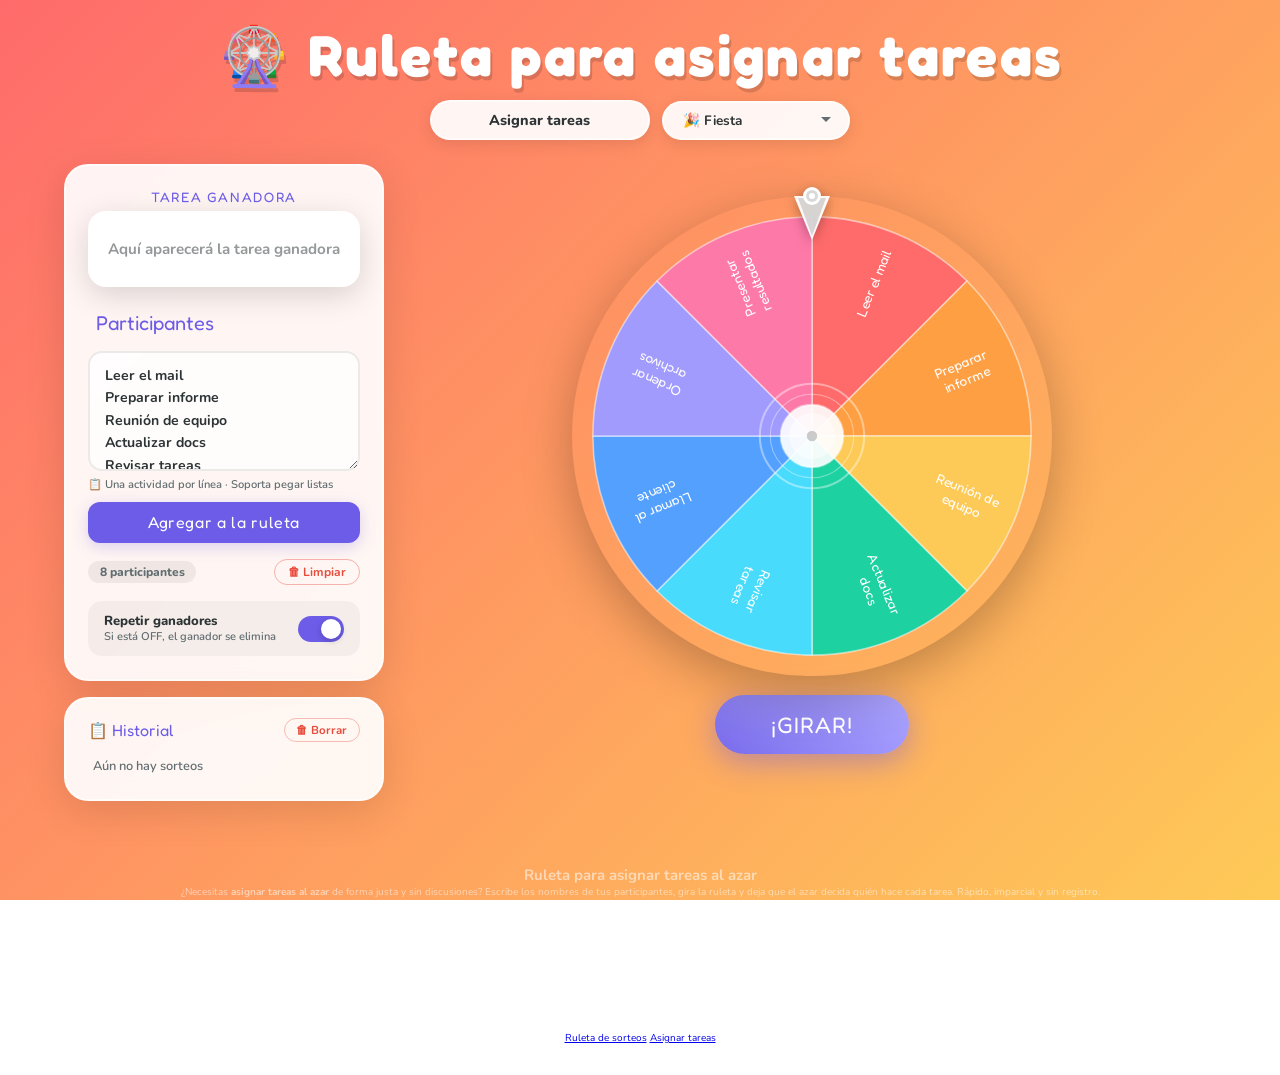
==== ruleta-para-asignar-tareas/index.html @ 71996fea "add changes" ====
<!DOCTYPE html>
<html lang="es">

<head>
  <!-- Básicos -->
  <meta charset="UTF-8" />
  <meta name="viewport" content="width=device-width, initial-scale=1.0" />

  <!-- Title -->
  <title>Ruleta para asignar tareas al azar — miruleta.com</title>

  <!-- Meta description -->
  <meta name="description" content="Asigna tareas al azar de forma justa en segundos. Escribe los nombres, gira la ruleta y deja que el azar decida. Ideal para profesores y equipos. Gratis, sin registro." />

  <!-- Open Graph -->
  <meta property="og:title" content="Ruleta para asignar tareas al azar — miruleta.com" />
  <meta property="og:description" content="Asigna tareas al azar de forma justa en segundos. Escribe los nombres, gira la ruleta y deja que el azar decida. Ideal para profesores y equipos. Gratis, sin registro." />
  <meta property="og:url" content="https://www.miruleta.com/ruleta-para-asignar-tareas/" />
  <meta property="og:type" content="website" />
  <meta property="og:image" content="https://www.miruleta.com/apple-touch-icon.png" />

  <!-- Twitter Card -->
  <meta name="twitter:card" content="summary" />
  <meta name="twitter:title" content="Ruleta para asignar tareas al azar — miruleta.com" />
  <meta name="twitter:description" content="Asigna tareas al azar de forma justa en segundos. Escribe los nombres, gira la ruleta y deja que el azar decida. Ideal para profesores y equipos. Gratis, sin registro." />

  <!-- Canonical -->
  <link rel="canonical" href="https://www.miruleta.com/ruleta-para-asignar-tareas/" />

  <!-- Favicons -->
  <link rel="icon" type="image/x-icon" href="/favicon.ico" />
  <link rel="apple-touch-icon" sizes="180x180" href="/apple-touch-icon.png" />
  <link rel="icon" type="image/x-icon" href="/favicon-xl.ico" />

  <!-- Fuentes -->
  <link href="https://fonts.googleapis.com/css2?family=Fredoka+One&family=Nunito:wght@400;600;700;800;900&display=swap" rel="stylesheet" />

  <!-- Estilos — ruta relativa al root -->
  <link rel="stylesheet" href="/css/style2.css" />

  <!-- Google Tag Manager -->
  <script>(function(w,d,s,l,i){w[l]=w[l]||[];w[l].push({'gtm.start':new Date().getTime(),event:'gtm.js'});var f=d.getElementsByTagName(s)[0],j=d.createElement(s),dl=l!='dataLayer'?'&l='+l:'';j.async=true;j.src='https://www.googletagmanager.com/gtm.js?id='+i+dl;f.parentNode.insertBefore(j,f);})(window,document,'script','dataLayer','GTM-5K6K7P8R');</script>
  <!-- End Google Tag Manager -->
</head>

<body data-defaults='["Leer el mail","Preparar informe","Reunión de equipo","Actualizar docs","Revisar tareas","Llamar al cliente","Ordenar archivos","Presentar resultados"]'>
  <!-- Google Tag Manager (noscript) -->
  <noscript><iframe src="https://www.googletagmanager.com/ns.html?id=GTM-5K6K7P8R" height="0" width="0" style="display:none;visibility:hidden"></iframe></noscript>
  <!-- End Google Tag Manager (noscript) -->

  <!-- Fondo -->
  <div class="bg-wrap"></div>
  <div class="bubbles" id="bubbles"></div>

  <!-- TOAST -->
  <div class="toast" id="toast"></div>

  <div class="app">

    <!-- ── HEADER ─────────────────────────────── -->
    <header class="header">
      <h1><span>🎡</span> Ruleta para asignar tareas</h1>
      <div class="toolbar">
        <input class="title-input" id="roulette-title" type="text" value="Asignar tareas"
          placeholder="Nombre del sorteo…" maxlength="40" />
        <select class="theme-select" id="theme-select" title="Elegir temática">
          <option value="fiesta">🎉 Fiesta</option>
          <option value="pastel">🌸 Colores Pastel</option>
          <option value="oscuro">🌙 Colores Oscuros</option>
          <option value="navidad">🎄 Navideño</option>
          <option value="cielo">☁️ Cielo Azul</option>
          <option value="arcoiris">🌈 Arco Iris</option>
        </select>
      </div>
    </header>

    <!-- ── MAIN GRID ──────────────────────────── -->
    <div class="main-grid">

      <!-- ░░ COLUMNA IZQUIERDA ░░ -->
      <div class="left-col">

        <!-- Participantes -->
        <div class="card participants-card">
          <div class="winner-inline">
            <div class="winner-label">Tarea Ganadora</div>
            <div class="winner-display" id="winner-display">
              <div class="winner-placeholder">Aquí aparecerá la tarea ganadora</div>
            </div>
          </div>
          <div class="card-title"><span class="icon"></span> Participantes</div>

          <div class="add-row">
            <textarea class="names-textarea" id="names-textarea"
              placeholder="Escribe los nombres aquí…&#10;Una tarea por línea:&#10;&#10;Leer reporte&#10;Escribir email&#10;Enviar mensaje"></textarea>
            <div class="textarea-hint">📋 Una actividad  por línea · Soporta pegar listas</div>
            <button class="btn-add" id="btn-add"> Agregar a la ruleta</button>
          </div>

          <div class="participants-footer">
            <span class="count-badge" id="count-badge">0 participantes</span>
            <button class="btn-clear" id="btn-clear">🗑 Limpiar</button>
          </div>

          <div class="switch-row">
            <div class="switch-label">
              Repetir ganadores
              <small>Si está OFF, el ganador se elimina</small>
            </div>
            <label class="toggle-switch">
              <input type="checkbox" id="repeat-switch" checked />
              <span class="toggle-track"></span>
            </label>
          </div>
        </div>

        <!-- Historial -->
        <div class="history-card">
          <div class="history-title">
            <span>📋 Historial</span>
            <button class="btn-reset-history" id="btn-reset-history">🗑 Borrar</button>
          </div>
          <ul class="history-list" id="history-list">
            <li class="no-history">Aún no hay sorteos</li>
          </ul>
        </div>

      </div><!-- /left-col -->

      <!-- ░░ COLUMNA DERECHA — Ruleta ░░ -->
      <div class="right-col">
        <div class="wheel-zone">
          <div class="wheel-outer" id="wheel-outer">
            <div class="wheel-rim" id="wheel-rim"></div>
            <svg class="wheel-needle" width="36" height="54" viewBox="0 0 36 54" fill="none">
              <polygon points="18,54 0,10 36,10" fill="#fff" opacity="0.95" />
              <polygon points="18,50 4,12 32,12" fill="rgba(0,0,0,0.15)" />
              <circle cx="18" cy="10" r="9" fill="#fff" />
              <circle cx="18" cy="10" r="6" fill="rgba(0,0,0,0.15)" />
              <circle cx="18" cy="10" r="3" fill="#fff" />
            </svg>
            <svg id="wheel-svg" xmlns="http://www.w3.org/2000/svg"></svg>
          </div>
        </div>
        <button class="btn-spin" id="btn-spin">¡GIRAR!</button>
      </div><!-- /right-col -->

    </div><!-- /main-grid -->
  </div><!-- /app -->

  <footer>
    <div class="seo-content">
      <div class="seo-text">

        <h2>Ruleta para asignar tareas al azar</h2>
        <p>¿Necesitas <strong>asignar tareas al azar</strong> de forma justa y sin discusiones? Escribe los nombres de
          tus participantes, gira la ruleta y deja que el azar decida quién hace cada tarea. Rápido, imparcial y sin
          registro.</p>

        <h3>¿Para qué se usa la ruleta de tareas?</h3>
        <p>Es perfecta para <strong>profesores</strong> que quieren asignar exposiciones o ejercicios en clase,
          <strong>equipos de trabajo</strong> que necesitan repartir responsabilidades de forma equitativa, o cualquier
          grupo que quiera hacer un <strong>sorteo para asignar tareas</strong> sin favoritismos.</p>

        <h3>¿Cómo funciona?</h3>
        <p>Escribe un nombre por línea en el panel izquierdo, pulsa "Agregar a la ruleta" y haz clic en
          <strong>¡GIRAR!</strong>. El ganador aparece al instante. Activa el modo <em>sin repetición</em> para que cada
          persona salga una sola vez y así puedas <strong>asignar tareas al azar online</strong> de forma ordenada hasta
          agotar la lista.</p>

        <h3>Preguntas frecuentes</h3>
        <p><strong>¿Es gratis?</strong> Sí, completamente gratis y sin necesidad de crear una cuenta.</p>
        <p><strong>¿Cuántos participantes puedo añadir?</strong> No hay límite. Funciona igual con 3 personas que con
          100.</p>
        <p><strong>¿Los resultados son realmente aleatorios?</strong> Sí. El giro usa el generador de números aleatorios
          nativo del navegador, sin trampas.</p>

      </div>
    </div>

    <!-- Navegación entre páginas -->
    <nav class="footer-nav" aria-label="Otras herramientas">
      <a href="/">Ruleta de sorteos</a>
      <a href="/ruleta-para-asignar-tareas/">Asignar tareas</a>
    </nav>

    <p class="copyr">&copy; <span id="currentYear"></span> miruleta.com. Todos los derechos reservados.</p>
  </footer>

  <!-- Schema.org: WebSite -->
  <script type="application/ld+json">
  {
    "@context": "https://schema.org",
    "@type": "WebSite",
    "name": "miruleta.com",
    "url": "https://www.miruleta.com/"
  }
  </script>

  <!-- Schema.org: WebApplication -->
  <script type="application/ld+json">
  {
    "@context": "https://schema.org",
    "@type": "WebApplication",
    "name": "Ruleta para asignar tareas al azar",
    "url": "https://www.miruleta.com/ruleta-para-asignar-tareas/",
    "applicationCategory": "UtilitiesApplication",
    "operatingSystem": "Web",
    "offers": {
      "@type": "Offer",
      "price": "0",
      "priceCurrency": "EUR"
    },
    "description": "Herramienta online gratuita para asignar tareas al azar entre participantes. Ideal para profesores y equipos de trabajo. Sin registro.",
    "inLanguage": "es"
  }
  </script>

  <!-- Schema.org: FAQPage -->
  <script type="application/ld+json">
  {
    "@context": "https://schema.org",
    "@type": "FAQPage",
    "mainEntity": [
      {
        "@type": "Question",
        "name": "¿Es gratis la ruleta para asignar tareas?",
        "acceptedAnswer": {
          "@type": "Answer",
          "text": "Sí, completamente gratis y sin necesidad de crear una cuenta."
        }
      },
      {
        "@type": "Question",
        "name": "¿Cuántos participantes puedo añadir?",
        "acceptedAnswer": {
          "@type": "Answer",
          "text": "No hay límite. Funciona igual con 3 personas que con 100."
        }
      },
      {
        "@type": "Question",
        "name": "¿Los resultados son realmente aleatorios?",
        "acceptedAnswer": {
          "@type": "Answer",
          "text": "Sí. El giro usa el generador de números aleatorios nativo del navegador, sin trampas."
        }
      }
    ]
  }
  </script>

 
  <script src="/js/app.js"></script>
</body>

</html>
---- css/style2.css ----
/* ══════════════════════════════════════════════
   VARIABLES & TEMAS
══════════════════════════════════════════════ */
:root {
  /* Tema por defecto: Fiesta */
  --bg-1: #ff6b6b;
  --bg-2: #feca57;
  --bg-3: #48dbfb;
  --bg-4: #ff9ff3;
  --bg-5: #54a0ff;

  --card-bg: rgba(255, 255, 255, 0.92);
  --card-border: rgba(255, 255, 255, 0.6);
  --text-main: #2d3436;
  --text-soft: #636e72;
  --accent: #6c5ce7;
  --accent2: #fd79a8;
  --btn-spin-bg: linear-gradient(135deg, #6c5ce7, #a29bfe);
  --btn-spin-shadow: rgba(108, 92, 231, 0.45);
  --winner-bg: linear-gradient(135deg, #fddb92, #fd79a8);
  --winner-text: #2d3436;
  --input-bg: rgba(255, 255, 255, 0.8);
  --chip-bg: #f0ebff;
  --chip-border: #6c5ce7;
  --chip-text: #6c5ce7;
  --switch-on: #6c5ce7;
  --title-color: #fff;
  --title-shadow: 2px 4px 0px rgba(0, 0, 0, 0.15);
}

/* ── Temas ─────────────────────────────────── */
[data-theme="pastel"] {
  --bg-1: #ffd6e7;
  --bg-2: #c8f7c5;
  --bg-3: #a8d8ea;
  --bg-4: #f9d5e5;
  --bg-5: #eeac99;
  --accent: #e88fad;
  --accent2: #7ec8a4;
  --btn-spin-bg: linear-gradient(135deg, #e88fad, #f7c5d5);
  --btn-spin-shadow: rgba(232, 143, 173, 0.4);
  --winner-bg: linear-gradient(135deg, #ffd6e7, #c8f7c5);
  --chip-bg: #fdeef5;
  --chip-border: #e88fad;
  --chip-text: #c4637a;
  --switch-on: #e88fad;
}

[data-theme="oscuro"] {
  --bg-1: #1a1a2e;
  --bg-2: #16213e;
  --bg-3: #0f3460;
  --bg-4: #1a1a2e;
  --bg-5: #0f3460;
  --card-bg: rgba(26, 26, 46, 0.95);
  --card-border: rgba(255, 255, 255, 0.1);
  --text-main: #e0e0f0;
  --text-soft: #9090b0;
  --accent: #e94560;
  --accent2: #f5a623;
  --btn-spin-bg: linear-gradient(135deg, #e94560, #c0392b);
  --btn-spin-shadow: rgba(233, 69, 96, 0.5);
  --winner-bg: linear-gradient(135deg, #e94560, #f5a623);
  --winner-text: #fff;
  --input-bg: rgba(255, 255, 255, 0.07);
  --chip-bg: rgba(233, 69, 96, 0.15);
  --chip-border: #e94560;
  --chip-text: #e94560;
  --switch-on: #e94560;
  --title-color: #e94560;
  --title-shadow: 0 0 20px rgba(233, 69, 96, 0.5);
}

[data-theme="navidad"] {
  --bg-1: #1a472a;
  --bg-2: #2d6a4f;
  --bg-3: #c1121f;
  --bg-4: #1a472a;
  --bg-5: #c1121f;
  --card-bg: rgba(255, 255, 255, 0.93);
  --card-border: rgba(255, 255, 255, 0.5);
  --accent: #c1121f;
  --accent2: #1a472a;
  --btn-spin-bg: linear-gradient(135deg, #c1121f, #e63946);
  --btn-spin-shadow: rgba(193, 18, 31, 0.45);
  --winner-bg: linear-gradient(135deg, #c1121f, #fcbf49);
  --winner-text: #fff;
  --chip-bg: #fff5f5;
  --chip-border: #c1121f;
  --chip-text: #c1121f;
  --switch-on: #c1121f;
  --title-color: #fcbf49;
  --title-shadow: 2px 4px 0 rgba(0, 0, 0, 0.3);
}

[data-theme="cielo"] {
  --bg-1: #87ceeb;
  --bg-2: #b0e0ff;
  --bg-3: #e0f4ff;
  --bg-4: #f9f5ff;
  --bg-5: #c3eef9;
  --accent: #0077b6;
  --accent2: #00b4d8;
  --btn-spin-bg: linear-gradient(135deg, #0077b6, #00b4d8);
  --btn-spin-shadow: rgba(0, 119, 182, 0.4);
  --winner-bg: linear-gradient(135deg, #90e0ef, #caf0f8);
  --chip-bg: #e0f4ff;
  --chip-border: #0077b6;
  --chip-text: #0077b6;
  --switch-on: #0077b6;
}

[data-theme="arcoiris"] {
  --bg-1: #ff595e;
  --bg-2: #ffca3a;
  --bg-3: #8ac926;
  --bg-4: #1982c4;
  --bg-5: #6a4c93;
  --accent: #ff595e;
  --accent2: #8ac926;
  --btn-spin-bg: linear-gradient(135deg, #ff595e, #ffca3a, #8ac926);
  --btn-spin-shadow: rgba(255, 89, 94, 0.4);
  --winner-bg: linear-gradient(135deg, #ffca3a, #8ac926);
  --chip-bg: #fff8e0;
  --chip-border: #ffca3a;
  --chip-text: #a07800;
  --switch-on: #8ac926;
}

/* ══════════════════════════════════════════════
   RESET & BASE
══════════════════════════════════════════════ */
*,
*::before,
*::after {
  box-sizing: border-box;
  margin: 0;
  padding: 0
}

html {
  scroll-behavior: smooth
}

body {
  font-family: 'Nunito', sans-serif;
  min-height: 100vh;
  display: flex;
  flex-direction: column;
  align-items: center;
  overflow-x: hidden;
  transition: background 0.5s;
}

/* ── Fondo animado con burbujas ─────────────── */
.bg-wrap {
  position: fixed;
  inset: 0;
  z-index: 0;
  background: linear-gradient(135deg, var(--bg-1), var(--bg-2), var(--bg-3), var(--bg-4), var(--bg-5));
  background-size: 400% 400%;
  animation: bgShift 12s ease infinite;
  transition: background 0.5s;
}

@keyframes bgShift {
  0% {
    background-position: 0% 50%
  }

  50% {
    background-position: 100% 50%
  }

  100% {
    background-position: 0% 50%
  }
}

.bubbles {
  position: fixed;
  inset: 0;
  z-index: 0;
  pointer-events: none;
  overflow: hidden;
}

.bubble {
  position: absolute;
  bottom: -120px;
  background: rgba(255, 255, 255, 0.18);
  border-radius: 50%;
  animation: rise linear infinite;
}

@keyframes rise {
  0% {
    transform: translateY(0) scale(1);
    opacity: 0.7
  }

  100% {
    transform: translateY(-110vh) scale(1.3);
    opacity: 0
  }
}

/* ══════════════════════════════════════════════
   LAYOUT
══════════════════════════════════════════════ */
.app {
  position: relative;
  z-index: 1;
  width: 100%;
  max-width: 1200px;
  padding: 1.5rem 1.5rem 3rem;
  display: flex;
  flex-direction: column;
  gap: 1.5rem;
}

/* ── Header ─────────────────────────────────── */
.header {
  text-align: center;
}

.header h1 {
  font-family: 'Fredoka One', cursive;
  font-size: clamp(2rem, 5vw, 3.6rem);
  color: var(--title-color);
  text-shadow: var(--title-shadow);
  letter-spacing: 0.04em;
  line-height: 1.1;
  transition: color 0.5s;
}

.header h1 span {
  display: inline-block;
  animation: wiggle 2s ease-in-out infinite;
}

@keyframes wiggle {

  0%,
  100% {
    transform: rotate(-4deg)
  }

  50% {
    transform: rotate(4deg)
  }
}

.toolbar {
  display: flex;
  gap: 0.75rem;
  align-items: center;
  justify-content: center;
  flex-wrap: wrap;
  margin-top: 0.8rem;
}

/* ── Dropdown tema ──────────────────────────── */
.theme-select {
  font-family: 'Nunito', sans-serif;
  font-weight: 700;
  font-size: 0.85rem;
  background: var(--card-bg);
  border: 2px solid var(--card-border);
  border-radius: 50px;
  padding: 0.5rem 1.2rem;
  color: var(--text-main);
  cursor: pointer;
  box-shadow: 0 4px 15px rgba(0, 0, 0, 0.1);
  outline: none;
  transition: all 0.3s;
  appearance: none;
  background-image: url("data:image/svg+xml,%3Csvg xmlns='http://www.w3.org/2000/svg' width='12' height='12' viewBox='0 0 12 12'%3E%3Cpath fill='%23636e72' d='M6 8L1 3h10z'/%3E%3C/svg%3E");
  background-repeat: no-repeat;
  background-position: right 1rem center;
  padding-right: 2.5rem;
}

.theme-select:hover {
  transform: translateY(-2px);
  box-shadow: 0 6px 20px rgba(0, 0, 0, 0.15)
}

/* ── Título editable ────────────────────────── */
.title-input {
  font-family: 'Nunito', sans-serif;
  font-weight: 800;
  font-size: 0.9rem;
  background: var(--card-bg);
  border: 2px solid var(--card-border);
  border-radius: 50px;
  padding: 0.5rem 1.2rem;
  color: var(--text-main);
  outline: none;
  box-shadow: 0 4px 15px rgba(0, 0, 0, 0.1);
  width: 220px;
  text-align: center;
  transition: all 0.3s;
}

.title-input:focus {
  border-color: var(--accent);
  box-shadow: 0 4px 20px rgba(108, 92, 231, 0.2)
}


.main-grid {
  display: grid;
  grid-template-columns: 320px 1fr;
  gap: 1.5rem;
  align-items: start;
  width: 100%;
}


.left-col {
  display: flex;
  flex-direction: column;
  gap: 1rem;
}


.right-col {
  display: flex;
  flex-direction: column;
  align-items: center;
  gap: 1.2rem;
  min-width: 0;
  margin-top: 2rem;
}

@media(max-width:860px) {
  .main-grid {
    grid-template-columns: 1fr;
  }

  .left-col {
    order: 2;
    width: 100%;
    max-width: 480px;
    margin: 0 auto;
  }

  .right-col {
    order: 1;
    width: 100%;
  }
}

/* ── Cards ──────────────────────────────────── */
.card {
  background: var(--card-bg);
  border: 2px solid var(--card-border);
  border-radius: 24px;
  padding: 1.4rem;
  box-shadow: 0 10px 40px rgba(0, 0, 0, 0.12);
  backdrop-filter: blur(10px);
  transition: all 0.4s;
  width: 100%;
}

/* ── Sección participantes ──────────────────── */
.participants-card {}

.card-title {
  font-family: 'Fredoka One', cursive;
  font-size: 1.25rem;
  color: var(--accent);
  margin-bottom: 1rem;
  display: flex;
  align-items: center;
  gap: 0.5rem;
}

.card-title .icon {
  font-size: 1.4rem;
}

.add-row {
  display: flex;
  flex-direction: column;
  gap: 0.6rem;
  margin-bottom: 1rem;
}

.names-textarea {
  width: 100%;
  font-family: 'Nunito', sans-serif;
  font-size: 0.88rem;
  font-weight: 700;
  background: var(--input-bg);
  border: 2px solid rgba(0, 0, 0, 0.08);
  border-radius: 14px;
  padding: 0.75rem 0.9rem;
  color: var(--text-main);
  outline: none;
  transition: all 0.2s;
  resize: vertical;
  min-height: 120px;
  line-height: 1.6;
}

.names-textarea:focus {
  border-color: var(--accent);
  background: #fff;
  box-shadow: 0 0 0 3px rgba(108, 92, 231, 0.12);
}

.names-textarea::placeholder {
  color: var(--text-soft);
  font-weight: 600;
}

.textarea-hint {
  font-size: 0.7rem;
  color: var(--text-soft);
  font-weight: 600;
  display: flex;
  align-items: center;
  gap: 0.3rem;
  margin-top: -0.2rem;
}

.btn-add {
  font-family: 'Fredoka One', cursive;
  font-weight: 400;
  font-size: 1rem;
  letter-spacing: 0.04em;
  background: var(--accent);
  color: #fff;
  border: none;
  border-radius: 12px;
  padding: 0.65rem 1rem;
  cursor: pointer;
  transition: all 0.2s;
  display: flex;
  align-items: center;
  justify-content: center;
  gap: 0.5rem;
  width: 100%;
  box-shadow: 0 4px 15px rgba(108, 92, 231, 0.25);
}

.btn-add:hover {
  transform: translateY(-2px);
  box-shadow: 0 6px 20px rgba(108, 92, 231, 0.4)
}

.btn-add:active {
  transform: scale(0.97)
}

.count-badge {
  font-size: 0.75rem;
  font-weight: 800;
  color: var(--text-soft);
  background: rgba(0, 0, 0, 0.06);
  padding: 0.2rem 0.7rem;
  border-radius: 50px;
}

.btn-clear {
  font-family: 'Nunito', sans-serif;
  font-size: 0.75rem;
  font-weight: 700;
  background: none;
  border: 1.5px solid rgba(231, 76, 60, 0.4);
  color: #e74c3c;
  border-radius: 50px;
  padding: 0.25rem 0.8rem;
  cursor: pointer;
  transition: all 0.2s;
}

.btn-clear:hover {
  background: #e74c3c;
  color: #fff;
}

/* Switch repetir */
.switch-row {
  display: flex;
  align-items: center;
  justify-content: space-between;
  background: rgba(0, 0, 0, 0.04);
  border-radius: 14px;
  padding: 0.75rem 1rem;
  margin-top: 1rem;
  gap: 0.5rem;
}

.switch-label {
  font-size: 0.82rem;
  font-weight: 800;
  color: var(--text-main);
  flex: 1;
  line-height: 1.3;
}

.switch-label small {
  display: block;
  font-weight: 600;
  color: var(--text-soft);
  font-size: 0.7rem;
}

.toggle-switch {
  position: relative;
  width: 46px;
  height: 26px;
  flex-shrink: 0;
}

.toggle-switch input {
  opacity: 0;
  width: 0;
  height: 0
}

.toggle-track {
  position: absolute;
  inset: 0;
  border-radius: 50px;
  background: #ccc;
  cursor: pointer;
  transition: background 0.3s;
}

.toggle-track::before {
  content: '';
  position: absolute;
  width: 20px;
  height: 20px;
  border-radius: 50%;
  background: #fff;
  left: 3px;
  top: 3px;
  transition: transform 0.3s;
  box-shadow: 0 2px 6px rgba(0, 0, 0, 0.2);
}

.toggle-switch input:checked+.toggle-track {
  background: var(--switch-on)
}

.toggle-switch input:checked+.toggle-track::before {
  transform: translateX(20px)
}

/* Zona ruleta — columna derecha */
.wheel-zone {
  display: flex;
  flex-direction: column;
  align-items: center;
  gap: 1rem;
  width: 100%;
}

/* El SVG de la ruleta escala con el contenedor */
#wheel-svg {
  display: block;
  cursor: pointer;
  border-radius: 50%;
  box-shadow: 0 15px 50px rgba(0, 0, 0, 0.25);
  transition: transform 0s;
  position: relative;
  z-index: 2;
  width: min(480px, 90vw) !important;
  height: min(480px, 90vw) !important;
}

#wheel-svg.spinning {
  transition: transform var(--spin-dur, 5s) cubic-bezier(0.12, 0.9, 0.3, 1);
}

/* Ganador inline bajo el botón */
.winner-inline {

  text-align: center;
  margin-bottom: 1.5rem;
}

.winner-inline .winner-label {
  font-family: 'Fredoka One', cursive;
  font-size: 0.85rem;
  color: var(--accent);
  margin-bottom: 0.4rem;
  text-transform: uppercase;
  letter-spacing: 0.12em;
}

.winner-inline .winner-display {
  background: #ffffff;
  border-radius: 18px;
  padding: 1rem 1.2rem;
  min-height: 76px;
  display: flex;
  flex-direction: column;
  align-items: center;
  justify-content: center;
  gap: 0.2rem;
  transition: all 0.4s;
  box-shadow: 0 8px 30px rgba(0, 0, 0, 0.15);
}

/* Historial — en la columna izquierda, como card */
.history-card {
  background: var(--card-bg);
  border: 2px solid var(--card-border);
  border-radius: 24px;
  padding: 1.2rem 1.4rem;
  box-shadow: 0 10px 40px rgba(0, 0, 0, 0.12);
  backdrop-filter: blur(10px);
  width: 100%;
}

.history-card .history-title {
  font-family: 'Fredoka One', cursive;
  font-size: 1rem;
  color: var(--accent);
  margin-bottom: 0.6rem;
  display: flex;
  align-items: center;
  justify-content: space-between;
  gap: 0.4rem;
}

.history-card .history-list {
  list-style: none;
  display: flex;
  flex-wrap: wrap;
  gap: 0.35rem;
  max-height: 130px;
  overflow-y: auto;
}

.history-card .history-list::-webkit-scrollbar {
  width: 4px
}

.history-card .history-list::-webkit-scrollbar-thumb {
  background: var(--accent);
  border-radius: 10px;
  opacity: 0.4
}

.history-card .history-item {
  font-size: 0.75rem;
  font-weight: 800;
  background: var(--chip-bg);
  color: var(--chip-text);
  border: 1.5px solid var(--chip-border);
  border-radius: 50px;
  padding: 0.2rem 0.7rem;
  animation: fadeUp 0.3s ease;
}

.history-card .no-history {
  font-size: 0.8rem;
  color: var(--text-soft);
  font-weight: 600;
  padding: 0.3rem;
}

.btn-reset-history {
  font-family: 'Nunito', sans-serif;
  font-size: 0.72rem;
  font-weight: 700;
  background: none;
  border: 1.5px solid rgba(231, 76, 60, 0.35);
  color: #e74c3c;
  border-radius: 50px;
  padding: 0.2rem 0.7rem;
  cursor: pointer;
  transition: all 0.2s;
}

.btn-reset-history:hover {
  background: #e74c3c;
  color: #fff;
  border-color: #e74c3c
}

/* count badge standalone */
.count-standalone {
  font-size: 0.72rem;
  font-weight: 800;
  color: var(--text-soft);
  background: rgba(0, 0, 0, 0.06);
  padding: 0.2rem 0.7rem;
  border-radius: 50px;
  display: inline-block;
  margin-top: 0.5rem;
}

.participants-footer {
  display: flex;
  justify-content: space-between;
  align-items: center;
  margin-top: 0.8rem;
}

.wheel-title {
  font-family: 'Fredoka One', cursive;
  font-size: clamp(1.3rem, 2.5vw, 1.8rem);
  color: var(--title-color);
  text-shadow: var(--title-shadow);
  text-align: center;
  line-height: 1.2;
  transition: color 0.5s;
}

/* Wrapper con aro y aguja */
.wheel-outer {
  position: relative;
  display: flex;
  align-items: center;
  justify-content: center;
}

.wheel-rim {
  position: absolute;
  border-radius: 50%;

  transition: all 0.5s;
}

.wheel-needle {
  position: absolute;
  top: -10px;
  left: 50%;
  transform: translateX(-50%);
  z-index: 10;
  filter: drop-shadow(0 3px 6px rgba(0, 0, 0, 0.3));
}

/* spinning handled above */

/* Botón girar */
.btn-spin {
  font-family: 'Fredoka One', cursive;
  font-size: 1.4rem;
  letter-spacing: 0.05em;
  background: var(--btn-spin-bg);
  color: #fff;
  border: none;
  border-radius: 50px;
  padding: 1rem 3.5rem;
  cursor: pointer;
  position: relative;
  overflow: hidden;
  box-shadow: 0 8px 30px var(--btn-spin-shadow);
  transition: all 0.25s;
}

.btn-spin::after {
  content: '';
  position: absolute;
  inset: 0;
  background: linear-gradient(180deg, rgba(255, 255, 255, 0.2), transparent);
}

.btn-spin:hover:not(:disabled) {
  transform: translateY(-3px) scale(1.04);
  box-shadow: 0 14px 40px var(--btn-spin-shadow);
}

.btn-spin:active:not(:disabled) {
  transform: translateY(0) scale(0.97);
}

.btn-spin:disabled {
  opacity: 0.5;
  cursor: not-allowed;
}

/* Confetti emoji burst */
.confetti-burst {
  position: absolute;
  pointer-events: none;
  font-size: 1.8rem;
  animation: burst 1.2s ease forwards;
}

@keyframes burst {
  0% {
    transform: translate(0, 0) scale(0.5);
    opacity: 1
  }

  100% {
    transform: translate(var(--dx), var(--dy)) scale(1.5);
    opacity: 0
  }
}

/* ══════════════════════════════════════════════
   GANADOR (inline) — estilos base
══════════════════════════════════════════════ */
.winner-name {
  font-family: 'Fredoka One', cursive;
  font-size: clamp(1.6rem, 4vw, 2.4rem);
  color: var(--winner-text);
  text-shadow: 1px 2px 0 rgba(0, 0, 0, 0.1);
  word-break: break-word;
  line-height: 1.2;
}

.winner-name.pop {
  animation: winnerPop 0.5s ease;
}

@keyframes winnerPop {
  0% {
    transform: scale(0.3) rotate(-8deg);
    opacity: 0
  }

  60% {
    transform: scale(1.2) rotate(3deg)
  }

  100% {
    transform: scale(1) rotate(0);
    opacity: 1
  }
}

.winner-emoji {
  font-size: 2rem;
  animation: bounce 0.6s ease;
}

@keyframes bounce {

  0%,
  100% {
    transform: translateY(0)
  }

  50% {
    transform: translateY(-12px)
  }
}

.winner-placeholder {
  color: var(--winner-text);
  opacity: 0.5;
  font-size: 0.95rem;
  font-weight: 700;
}

@keyframes fadeUp {
  from {
    transform: translateY(6px);
    opacity: 0
  }
}

/* ══════════════════════════════════════════════
   TOAST
══════════════════════════════════════════════ */
.toast {
  position: fixed;
  bottom: 2rem;
  left: 50%;
  transform: translateX(-50%) translateY(100px);
  background: rgba(0, 0, 0, 0.85);
  color: #fff;
  font-family: 'Nunito', sans-serif;
  font-weight: 700;
  font-size: 0.9rem;
  padding: 0.75rem 1.8rem;
  border-radius: 50px;
  z-index: 999;
  transition: transform 0.35s ease, opacity 0.35s ease;
  opacity: 0;
  pointer-events: none;
}

.toast.show {
  transform: translateX(-50%) translateY(0);
  opacity: 1;
}



.seo-content {

  display: flex;
  align-items: center;
  justify-content: center;
  text-align: center;
}

.copyr{
  color: #ffffff8a;
  align-items: center;
  justify-content: center;
  text-align: center;
}
.footer-nav{
   text-align: center;
}

footer{
  z-index: 99;
   color: #ffffff8a;
  font-size: 10px;
  padding: 1rem;
  text-decoration: none;
  padding: 1rem;
}
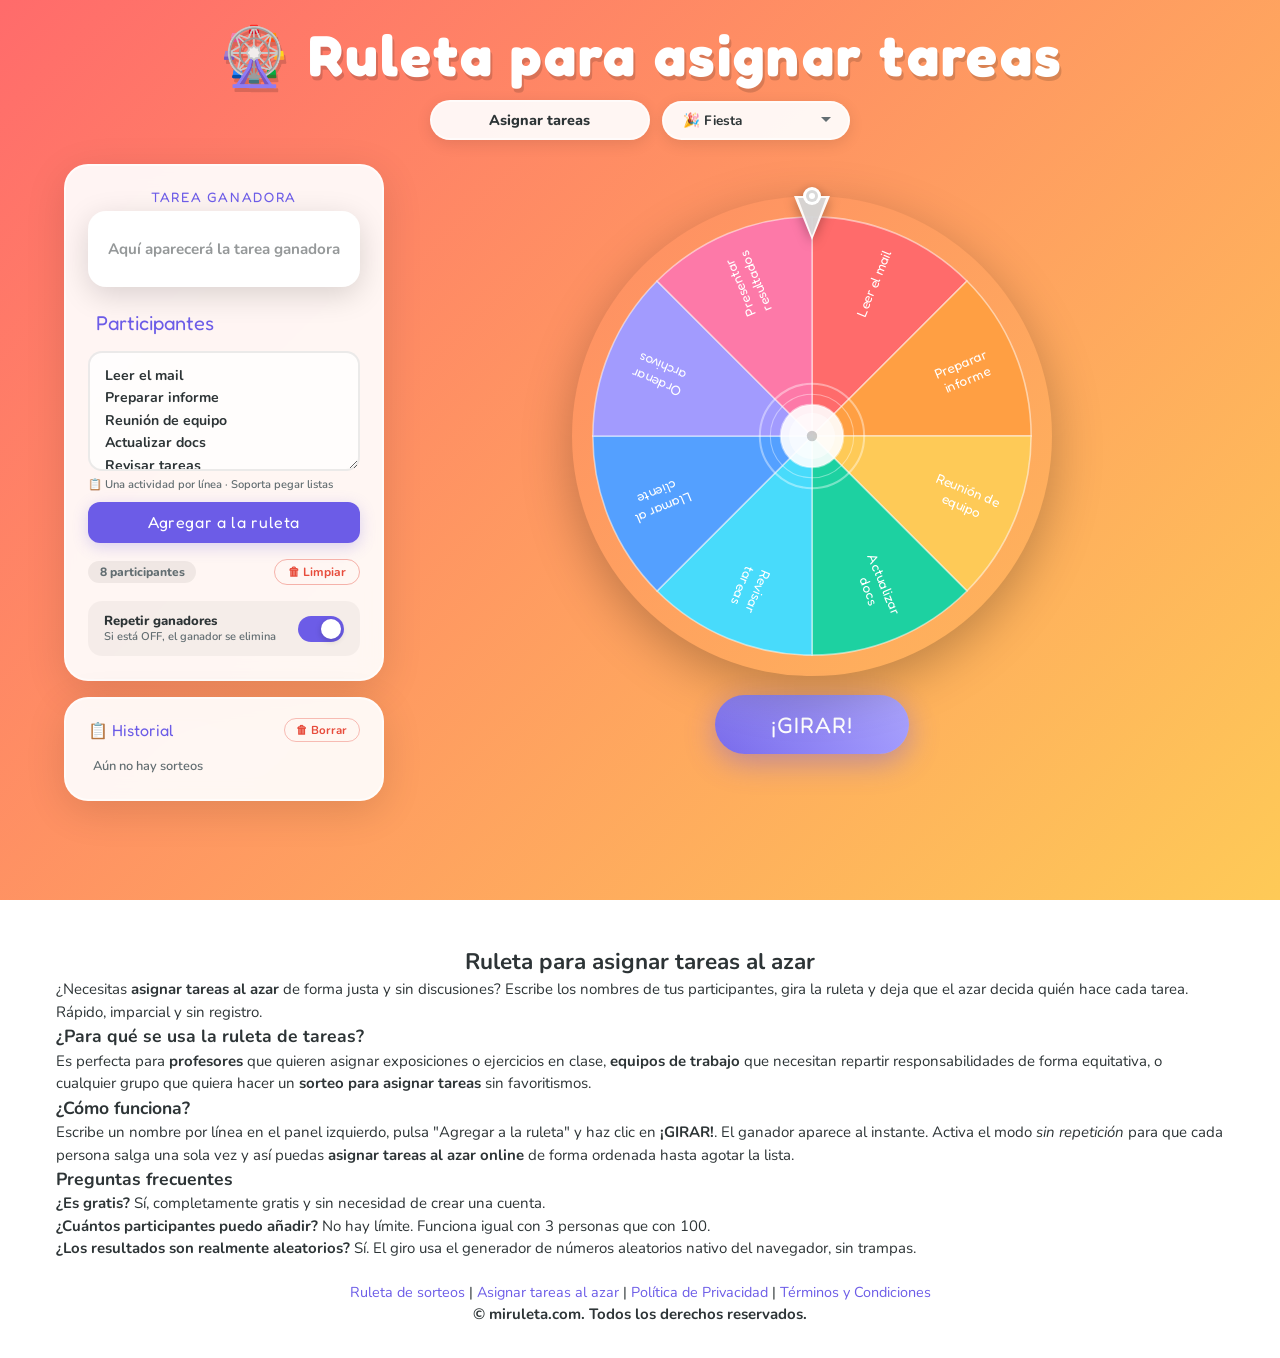
==== commit bb86c3f7: "add legals" ====
--- a/ruleta-para-asignar-tareas/index.html
+++ b/ruleta-para-asignar-tareas/index.html
@@ -10,11 +10,13 @@
   <title>Ruleta para asignar tareas al azar — miruleta.com</title>
 
   <!-- Meta description -->
-  <meta name="description" content="Asigna tareas al azar de forma justa en segundos. Escribe los nombres, gira la ruleta y deja que el azar decida. Ideal para profesores y equipos. Gratis, sin registro." />
+  <meta name="description"
+    content="Asigna tareas al azar de forma justa en segundos. Escribe los nombres, gira la ruleta y deja que el azar decida. Ideal para profesores y equipos. Gratis, sin registro." />
 
   <!-- Open Graph -->
   <meta property="og:title" content="Ruleta para asignar tareas al azar — miruleta.com" />
-  <meta property="og:description" content="Asigna tareas al azar de forma justa en segundos. Escribe los nombres, gira la ruleta y deja que el azar decida. Ideal para profesores y equipos. Gratis, sin registro." />
+  <meta property="og:description"
+    content="Asigna tareas al azar de forma justa en segundos. Escribe los nombres, gira la ruleta y deja que el azar decida. Ideal para profesores y equipos. Gratis, sin registro." />
   <meta property="og:url" content="https://www.miruleta.com/ruleta-para-asignar-tareas/" />
   <meta property="og:type" content="website" />
   <meta property="og:image" content="https://www.miruleta.com/apple-touch-icon.png" />
@@ -22,7 +24,8 @@
   <!-- Twitter Card -->
   <meta name="twitter:card" content="summary" />
   <meta name="twitter:title" content="Ruleta para asignar tareas al azar — miruleta.com" />
-  <meta name="twitter:description" content="Asigna tareas al azar de forma justa en segundos. Escribe los nombres, gira la ruleta y deja que el azar decida. Ideal para profesores y equipos. Gratis, sin registro." />
+  <meta name="twitter:description"
+    content="Asigna tareas al azar de forma justa en segundos. Escribe los nombres, gira la ruleta y deja que el azar decida. Ideal para profesores y equipos. Gratis, sin registro." />
 
   <!-- Canonical -->
   <link rel="canonical" href="https://www.miruleta.com/ruleta-para-asignar-tareas/" />
@@ -33,19 +36,23 @@
   <link rel="icon" type="image/x-icon" href="/favicon-xl.ico" />
 
   <!-- Fuentes -->
-  <link href="https://fonts.googleapis.com/css2?family=Fredoka+One&family=Nunito:wght@400;600;700;800;900&display=swap" rel="stylesheet" />
+  <link href="https://fonts.googleapis.com/css2?family=Fredoka+One&family=Nunito:wght@400;600;700;800;900&display=swap"
+    rel="stylesheet" />
 
   <!-- Estilos — ruta relativa al root -->
   <link rel="stylesheet" href="/css/style2.css" />
-
+  <script async src="https://pagead2.googlesyndication.com/pagead/js/adsbygoogle.js?client=ca-pub-9051597186595880"
+    crossorigin="anonymous"></script>
   <!-- Google Tag Manager -->
-  <script>(function(w,d,s,l,i){w[l]=w[l]||[];w[l].push({'gtm.start':new Date().getTime(),event:'gtm.js'});var f=d.getElementsByTagName(s)[0],j=d.createElement(s),dl=l!='dataLayer'?'&l='+l:'';j.async=true;j.src='https://www.googletagmanager.com/gtm.js?id='+i+dl;f.parentNode.insertBefore(j,f);})(window,document,'script','dataLayer','GTM-5K6K7P8R');</script>
+  <script>(function (w, d, s, l, i) { w[l] = w[l] || []; w[l].push({ 'gtm.start': new Date().getTime(), event: 'gtm.js' }); var f = d.getElementsByTagName(s)[0], j = d.createElement(s), dl = l != 'dataLayer' ? '&l=' + l : ''; j.async = true; j.src = 'https://www.googletagmanager.com/gtm.js?id=' + i + dl; f.parentNode.insertBefore(j, f); })(window, document, 'script', 'dataLayer', 'GTM-5K6K7P8R');</script>
   <!-- End Google Tag Manager -->
 </head>
 
-<body data-defaults='["Leer el mail","Preparar informe","Reunión de equipo","Actualizar docs","Revisar tareas","Llamar al cliente","Ordenar archivos","Presentar resultados"]'>
+<body
+  data-defaults='["Leer el mail","Preparar informe","Reunión de equipo","Actualizar docs","Revisar tareas","Llamar al cliente","Ordenar archivos","Presentar resultados"]'>
   <!-- Google Tag Manager (noscript) -->
-  <noscript><iframe src="https://www.googletagmanager.com/ns.html?id=GTM-5K6K7P8R" height="0" width="0" style="display:none;visibility:hidden"></iframe></noscript>
+  <noscript><iframe src="https://www.googletagmanager.com/ns.html?id=GTM-5K6K7P8R" height="0" width="0"
+      style="display:none;visibility:hidden"></iframe></noscript>
   <!-- End Google Tag Manager (noscript) -->
 
   <!-- Fondo -->
@@ -93,7 +100,7 @@
           <div class="add-row">
             <textarea class="names-textarea" id="names-textarea"
               placeholder="Escribe los nombres aquí…&#10;Una tarea por línea:&#10;&#10;Leer reporte&#10;Escribir email&#10;Enviar mensaje"></textarea>
-            <div class="textarea-hint">📋 Una actividad  por línea · Soporta pegar listas</div>
+            <div class="textarea-hint">📋 Una actividad por línea · Soporta pegar listas</div>
             <button class="btn-add" id="btn-add"> Agregar a la ruleta</button>
           </div>
 
@@ -160,13 +167,15 @@
         <h3>¿Para qué se usa la ruleta de tareas?</h3>
         <p>Es perfecta para <strong>profesores</strong> que quieren asignar exposiciones o ejercicios en clase,
           <strong>equipos de trabajo</strong> que necesitan repartir responsabilidades de forma equitativa, o cualquier
-          grupo que quiera hacer un <strong>sorteo para asignar tareas</strong> sin favoritismos.</p>
+          grupo que quiera hacer un <strong>sorteo para asignar tareas</strong> sin favoritismos.
+        </p>
 
         <h3>¿Cómo funciona?</h3>
         <p>Escribe un nombre por línea en el panel izquierdo, pulsa "Agregar a la ruleta" y haz clic en
           <strong>¡GIRAR!</strong>. El ganador aparece al instante. Activa el modo <em>sin repetición</em> para que cada
           persona salga una sola vez y así puedas <strong>asignar tareas al azar online</strong> de forma ordenada hasta
-          agotar la lista.</p>
+          agotar la lista.
+        </p>
 
         <h3>Preguntas frecuentes</h3>
         <p><strong>¿Es gratis?</strong> Sí, completamente gratis y sin necesidad de crear una cuenta.</p>
@@ -177,12 +186,21 @@
 
       </div>
     </div>
+   
+    <!-- footer-miruleta -->
+    <!--<ins class="adsbygoogle" style="display:block" data-ad-client="ca-pub-9051597186595880" data-ad-slot="3269786464"
+      data-ad-format="auto" data-full-width-responsive="true"></ins>
+    <script>
+      (adsbygoogle = window.adsbygoogle || []).push({});
+    </script>-->
 
     <!-- Navegación entre páginas -->
-    <nav class="footer-nav" aria-label="Otras herramientas">
-      <a href="/">Ruleta de sorteos</a>
-      <a href="/ruleta-para-asignar-tareas/">Asignar tareas</a>
-    </nav>
+<nav class="legal-footer-nav" aria-label="Otras herramientas">
+  <a href="/">Ruleta de sorteos</a> |
+  <a href="/ruleta-para-asignar-tareas/">Asignar tareas al azar</a> |
+  <a href="/politicas/legales.html">Política de Privacidad</a> |
+  <a href="/politicas/terminos.html">Términos y Condiciones</a>
+</nav>
 
     <p class="copyr">&copy; <span id="currentYear"></span> miruleta.com. Todos los derechos reservados.</p>
   </footer>
@@ -250,8 +268,8 @@
   }
   </script>
 
- 
+
   <script src="/js/app.js"></script>
 </body>
 
-</html>
+</html>
--- a/css/style2.css
+++ b/css/style2.css
@@ -61,7 +61,7 @@
   --btn-spin-bg: linear-gradient(135deg, #e94560, #c0392b);
   --btn-spin-shadow: rgba(233, 69, 96, 0.5);
   --winner-bg: linear-gradient(135deg, #e94560, #f5a623);
-  --winner-text: #fff;
+  --winner-text: #2d3436;
   --input-bg: rgba(255, 255, 255, 0.07);
   --chip-bg: rgba(233, 69, 96, 0.15);
   --chip-border: #e94560;
@@ -84,7 +84,7 @@
   --btn-spin-bg: linear-gradient(135deg, #c1121f, #e63946);
   --btn-spin-shadow: rgba(193, 18, 31, 0.45);
   --winner-bg: linear-gradient(135deg, #c1121f, #fcbf49);
-  --winner-text: #fff;
+  --winner-text: #2d3436;
   --chip-bg: #fff5f5;
   --chip-border: #c1121f;
   --chip-text: #c1121f;
@@ -127,6 +127,37 @@
   --switch-on: #8ac926;
 }
 
+[data-theme="madre"] {
+  --bg-1: #590d22;
+  --bg-2: #a4133c;
+  --bg-3: #ff4d6d;
+  --bg-4: #ff8fa3;
+  --bg-5: #ffccd5;
+
+  --accent: #c9184a;
+  --accent2: #ff758f;
+  --btn-spin-bg: linear-gradient(135deg, #c9184a, #ff4d6d, #ff8fa3);
+  --btn-spin-shadow: rgba(201, 24, 74, 0.45);
+  --winner-bg: linear-gradient(135deg, #ffccd5, #ff758f);
+  --chip-bg: #fff0f3;
+  --chip-border: #c9184a;
+  --chip-text: #a4133c;
+  --switch-on: #c9184a;
+  --title-color: #fff0f3;
+}
+
+[data-theme="madre"] .bubble {
+  background: transparent;
+  border-radius: 0;
+}
+
+[data-theme="madre"] .bubble::before {
+  content: '❤';
+  color: rgba(255, 255, 255, 0.45);
+  font-size: inherit;
+  display: block;
+}
+
 /* ══════════════════════════════════════════════
    RESET & BASE
 ══════════════════════════════════════════════ */
@@ -191,6 +222,19 @@
   background: rgba(255, 255, 255, 0.18);
   border-radius: 50%;
   animation: rise linear infinite;
+}
+
+.heart-bubble {
+  background: transparent;
+  border-radius: 0;
+}
+
+.heart-bubble::before {
+  content: '❤';
+  color: rgba(255, 255, 255, 0.45);
+  display: block;
+  line-height: 1;
+  filter: drop-shadow(0 4px 8px rgba(201, 24, 74, 0.25));
 }
 
 @keyframes rise {
@@ -898,21 +942,193 @@
   text-align: center;
 }
 
-.copyr{
-  color: #ffffff8a;
+.copyr {
+  color: var(--text-main);
   align-items: center;
   justify-content: center;
   text-align: center;
-}
-.footer-nav{
-   text-align: center;
-}
-
-footer{
+  font-weight : 700;
+}
+
+.footer-nav {
+  text-align: center;
+}
+
+footer {
+background-color:#ffffffbd;
+  margin-top: 5rem;
   z-index: 99;
-   color: #ffffff8a;
-  font-size: 10px;
+  color: var(--text-main);
+  font-size: 15px;
+  line-height: 1.5;
   padding: 1rem;
   text-decoration: none;
   padding: 1rem;
-}+  border-radius: 16px;
+  margin-bottom: 1rem;
+  margin-left: 1rem;
+  margin-right: 1rem;
+  max-width: 1200px;
+}
+
+
+
+
+/**Pets*/
+.kawaii-bear {
+  display: none;
+
+  position: absolute;
+  width: 110px;
+
+  right: -45px;
+  bottom: 286px;
+
+  z-index: 3;
+  pointer-events: none;
+
+  animation: kawaiiFloat 3s ease-in-out infinite;
+}
+
+[data-theme="madre"] .kawaii-bear {
+  display: block;
+}
+
+@media (max-width: 860px) {
+
+  .kawaii-bear {
+    width: 90px;
+    right: -17px;
+    bottom: 257px;
+
+
+  }
+
+}
+
+
+.legales-style {
+  font-family: 'Nunito', sans-serif;
+  font-size: 1rem;
+  display: flex;
+  align-items: center;
+  justify-content: center;
+  padding: 2rem;
+}
+
+.legales-container {
+  z-index: 99;
+  padding: 1rem;
+  border-radius: 16px;
+  color: var(--text-soft);
+  background-color: #ffffff;
+}
+
+.legales-title {
+  margin-bottom: 1rem;
+  text-align: center;
+}
+
+a {
+  color: inherit;
+  text-decoration: none;
+  font: inherit;
+}
+
+.container-back {
+  width: 100%;
+  display: flex;
+  justify-content: center;
+  margin-top: 2rem;
+  margin-bottom: 1rem;
+}
+
+.back {
+  width: 300px;
+  color: white;
+  text-decoration: none;
+}
+
+ body.legal-page {
+      margin: 0;
+      min-height: 100vh;
+      display: flex;
+      align-items: center;
+      justify-content: center;
+      padding: 40px 20px;
+      background: linear-gradient(135deg, #7ec8f0 0%, #b79ef0 50%, #f0a8e0 100%);
+      font-family: 'Nunito', sans-serif;
+    }
+ 
+    .legal-card {
+      background: #fff;
+      border-radius: 24px;
+      max-width: 1000px;
+      width: 100%;
+      padding: 40px 48px;
+      box-shadow: 0 20px 60px rgba(0, 0, 0, 0.15);
+    }
+ 
+    .legal-card h1 {
+      text-align: center;
+      font-size: 1.8rem;
+      color: #333;
+      margin-bottom: 24px;
+    }
+ 
+    .legal-card h2 {
+      font-size: 1.15rem;
+      color: #2c2c2c;
+      margin-top: 22px;
+      margin-bottom: 6px;
+    }
+ 
+    .legal-card p,
+    .legal-card li {
+      color: #444;
+      line-height: 1.6;
+      font-size: 0.98rem;
+    }
+ 
+    .legal-card .updated {
+      text-align: center;
+      color: #888;
+      font-size: 0.9rem;
+      margin-bottom: 20px;
+    }
+ 
+   
+    .btn-back {
+      display: block;
+      margin: 32px auto 0;
+      background: #6c5ce7;
+      color: #fff;
+      border: none;
+      border-radius: 14px;
+      padding: 12px 28px;
+      font-weight: 700;
+      font-size: 1rem;
+      text-decoration: none;
+      text-align: center;
+      width: fit-content;
+      cursor: pointer;
+    }
+ 
+    .legal-footer-nav {
+      text-align: center;
+      margin-top: 22px;
+      font-size: 0.9rem;
+    }
+ 
+    .legal-footer-nav a {
+      color: #6c5ce7;
+      text-decoration: none;
+    }
+
+    .seo-text p {
+      text-align: left;
+    }
+
+    .seo-text h3 {
+      text-align: left;
+    }
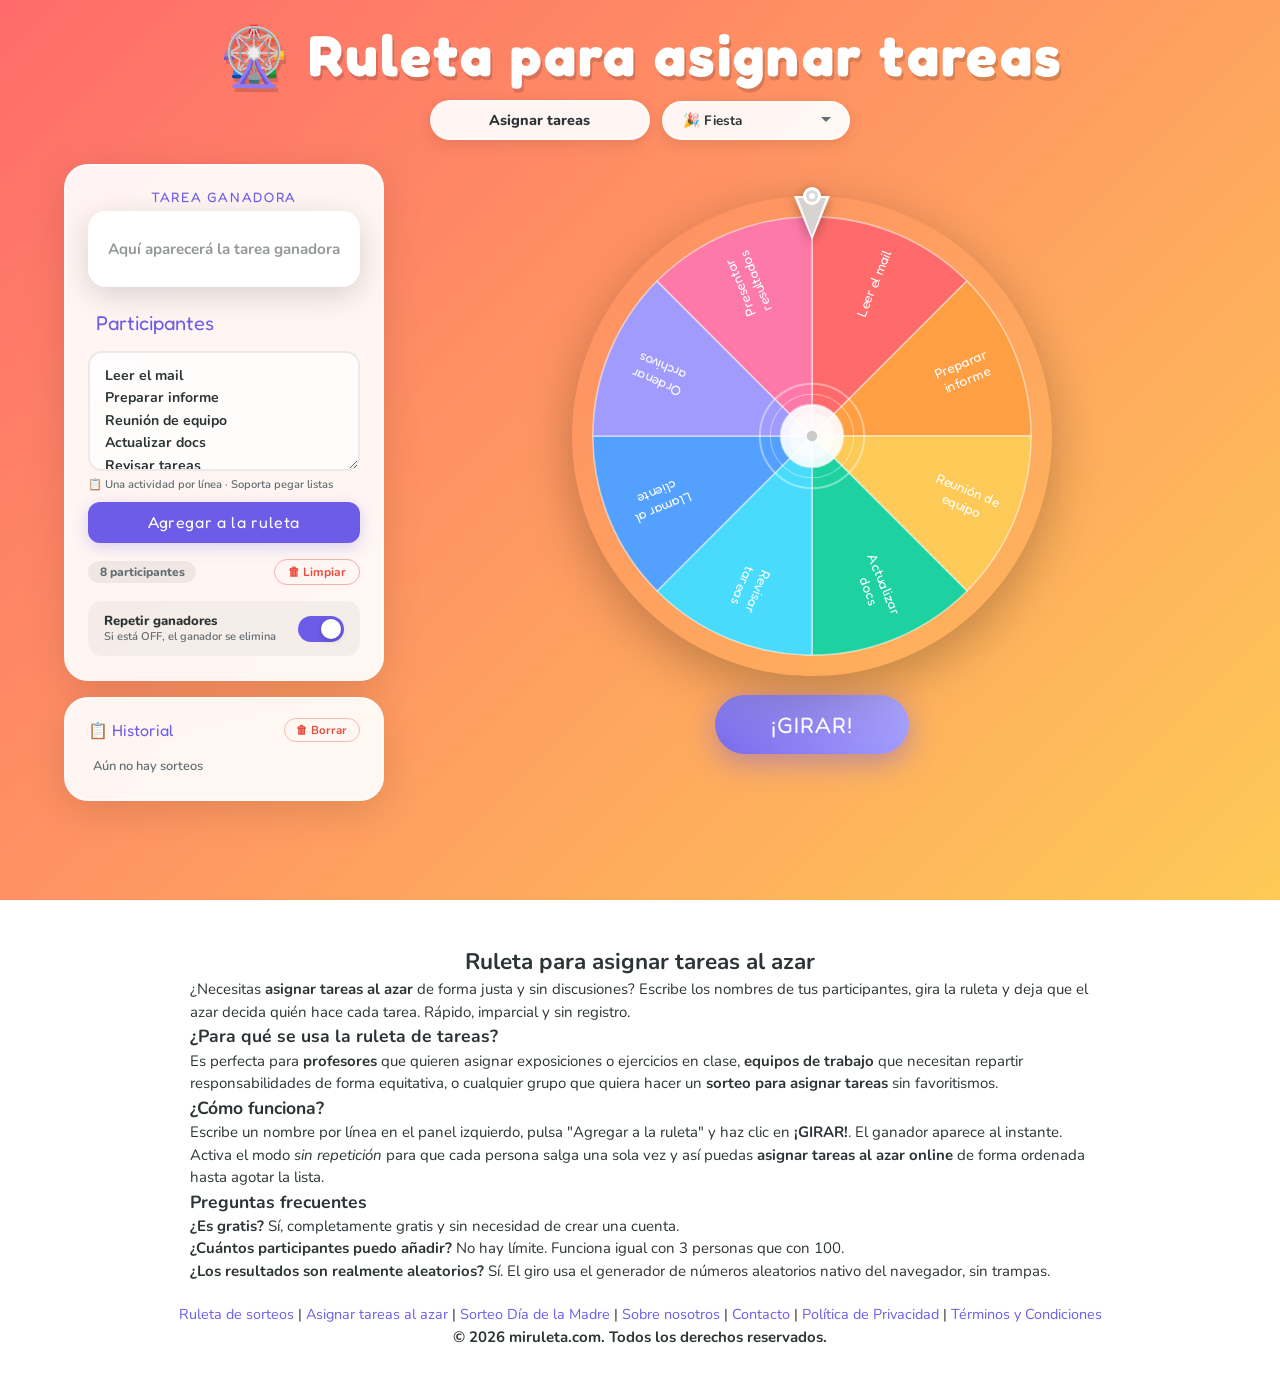
==== commit 09e16850: "Mejorar contenido para AdSense y corregir errores SEO - Ampliar contenido de la home con guía, casos" ====
--- a/ruleta-para-asignar-tareas/index.html
+++ b/ruleta-para-asignar-tareas/index.html
@@ -19,7 +19,7 @@
     content="Asigna tareas al azar de forma justa en segundos. Escribe los nombres, gira la ruleta y deja que el azar decida. Ideal para profesores y equipos. Gratis, sin registro." />
   <meta property="og:url" content="https://www.miruleta.com/ruleta-para-asignar-tareas/" />
   <meta property="og:type" content="website" />
-  <meta property="og:image" content="https://www.miruleta.com/apple-touch-icon.png" />
+  <meta property="og:image" content="https://www.miruleta.com/assets/img/oso.png" />
 
   <!-- Twitter Card -->
   <meta name="twitter:card" content="summary" />
@@ -31,9 +31,9 @@
   <link rel="canonical" href="https://www.miruleta.com/ruleta-para-asignar-tareas/" />
 
   <!-- Favicons -->
-  <link rel="icon" type="image/x-icon" href="/favicon.ico" />
-  <link rel="apple-touch-icon" sizes="180x180" href="/apple-touch-icon.png" />
-  <link rel="icon" type="image/x-icon" href="/favicon-xl.ico" />
+  <link rel="icon" type="image/png" sizes="16x16" href="/favicon-16.ico" />
+  <link rel="apple-touch-icon" href="/assets/img/oso.png" />
+  <link rel="icon" type="image/png" sizes="32x32" href="/favicon-xl.ico" />
 
   <!-- Fuentes -->
   <link href="https://fonts.googleapis.com/css2?family=Fredoka+One&family=Nunito:wght@400;600;700;800;900&display=swap"
@@ -186,18 +186,14 @@
 
       </div>
     </div>
-   
-    <!-- footer-miruleta -->
-    <!--<ins class="adsbygoogle" style="display:block" data-ad-client="ca-pub-9051597186595880" data-ad-slot="3269786464"
-      data-ad-format="auto" data-full-width-responsive="true"></ins>
-    <script>
-      (adsbygoogle = window.adsbygoogle || []).push({});
-    </script>-->
 
     <!-- Navegación entre páginas -->
 <nav class="legal-footer-nav" aria-label="Otras herramientas">
   <a href="/">Ruleta de sorteos</a> |
   <a href="/ruleta-para-asignar-tareas/">Asignar tareas al azar</a> |
+  <a href="/sorteo_dia_de_la_madre/">Sorteo Día de la Madre</a> |
+  <a href="/sobre-nosotros/">Sobre nosotros</a> |
+  <a href="/contacto/">Contacto</a> |
   <a href="/politicas/legales.html">Política de Privacidad</a> |
   <a href="/politicas/terminos.html">Términos y Condiciones</a>
 </nav>
--- a/css/style2.css
+++ b/css/style2.css
@@ -1131,4 +1131,36 @@
 
     .seo-text h3 {
       text-align: left;
-    }+    }
+.seo-text {
+  max-width: 900px;
+}
+
+.seo-text ol,
+.seo-text ul {
+  text-align: left;
+  padding-left: 1.4rem;
+}
+
+.seo-text li {
+  margin-bottom: 0.5rem;
+}
+
+.seo-text p a,
+.seo-text li a,
+.legal-card p a,
+.legal-card li a {
+  color: #6c5ce7;
+  text-decoration: underline;
+}
+
+.legal-footer-nav a {
+  text-decoration: none;
+  white-space: nowrap;
+}
+
+@media (max-width: 600px) {
+  .legal-card {
+    padding: 28px 20px;
+  }
+}
